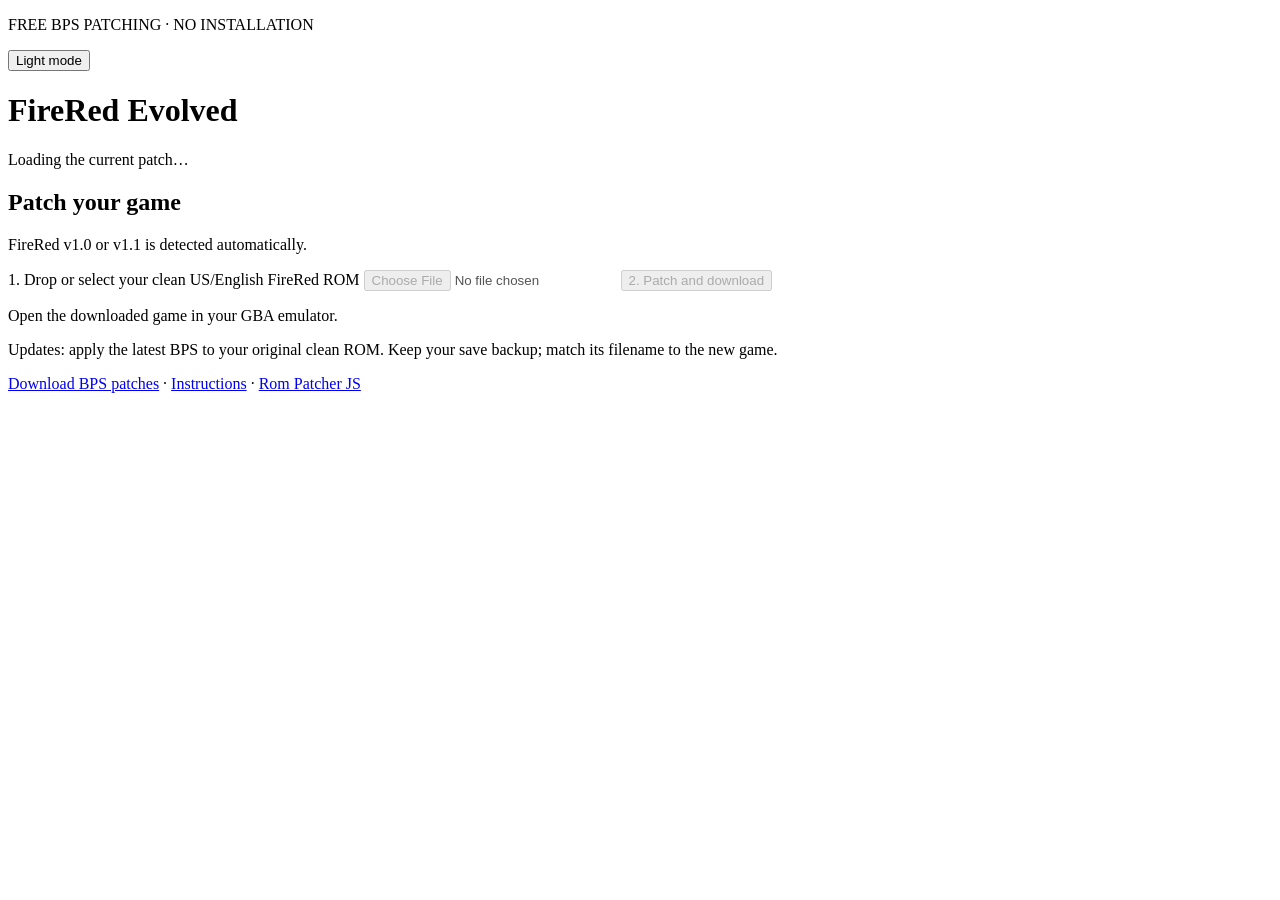
==== site/index.html @ 8e5d2e54 "Rename the GBA project to FireRed Evolved" ====
<!doctype html>
<html lang="en" data-theme="dark">
<head>
  <meta charset="utf-8">
  <meta name="viewport" content="width=device-width,initial-scale=1">
  <meta name="description" content="Free FireRed Evolved BPS patcher for clean US/English FireRed v1.0 and v1.1.">
  <meta http-equiv="Content-Security-Policy" content="default-src 'self'; script-src 'self'; style-src 'self'; connect-src 'self'; img-src 'self' data:; object-src 'none'; base-uri 'self'">
  <title>FireRed Evolved &mdash; Free BPS Patcher</title>
  <link rel="stylesheet" href="style.css">
  <script defer src="vendor/rom-patcher-js/modules/BinFile.js"></script>
  <script defer src="vendor/rom-patcher-js/modules/HashCalculator.js"></script>
  <script defer src="vendor/rom-patcher-js/modules/RomPatcher.format.bps.js"></script>
  <script defer src="app.js?v=43ac9ae"></script>
</head>
<body>
  <main>
    <div class="topbar">
      <p class="eyebrow">FREE BPS PATCHING &middot; NO INSTALLATION</p>
      <button id="theme" class="theme-toggle" type="button" aria-label="Switch to light mode" aria-pressed="true">Light mode</button>
    </div>
    <h1>FireRed Evolved</h1>
    <p id="version">Loading the current patch&hellip;</p>
    <section id="drop-zone" aria-label="Patch your game">
      <h2 id="selected">Patch your game</h2>
      <p>FireRed v1.0 or v1.1 is detected automatically.</p>
      <label for="rom">1. Drop or select your clean US/English FireRed ROM</label>
      <input id="rom" type="file" accept=".gba" disabled>
      <button id="apply" disabled>2. Patch and download</button>
      <p id="status" role="status" aria-live="polite"></p>
    </section>
    <p>Open the downloaded game in your GBA emulator.</p>
    <p class="small">Updates: apply the latest BPS to your original clean ROM. Keep your save backup; match its filename to the new game.</p>
    <footer>
      <a id="download" href="https://github.com/NiceLikeTryce/FireRed-Evolved/releases/latest">Download BPS patches</a>
      <span> &middot; </span><a href="https://github.com/NiceLikeTryce/FireRed-Evolved">Instructions</a>
      <span> &middot; </span><a href="https://github.com/marcrobledo/RomPatcher.js">Rom Patcher JS</a>
    </footer>
  </main>
</body>
</html>
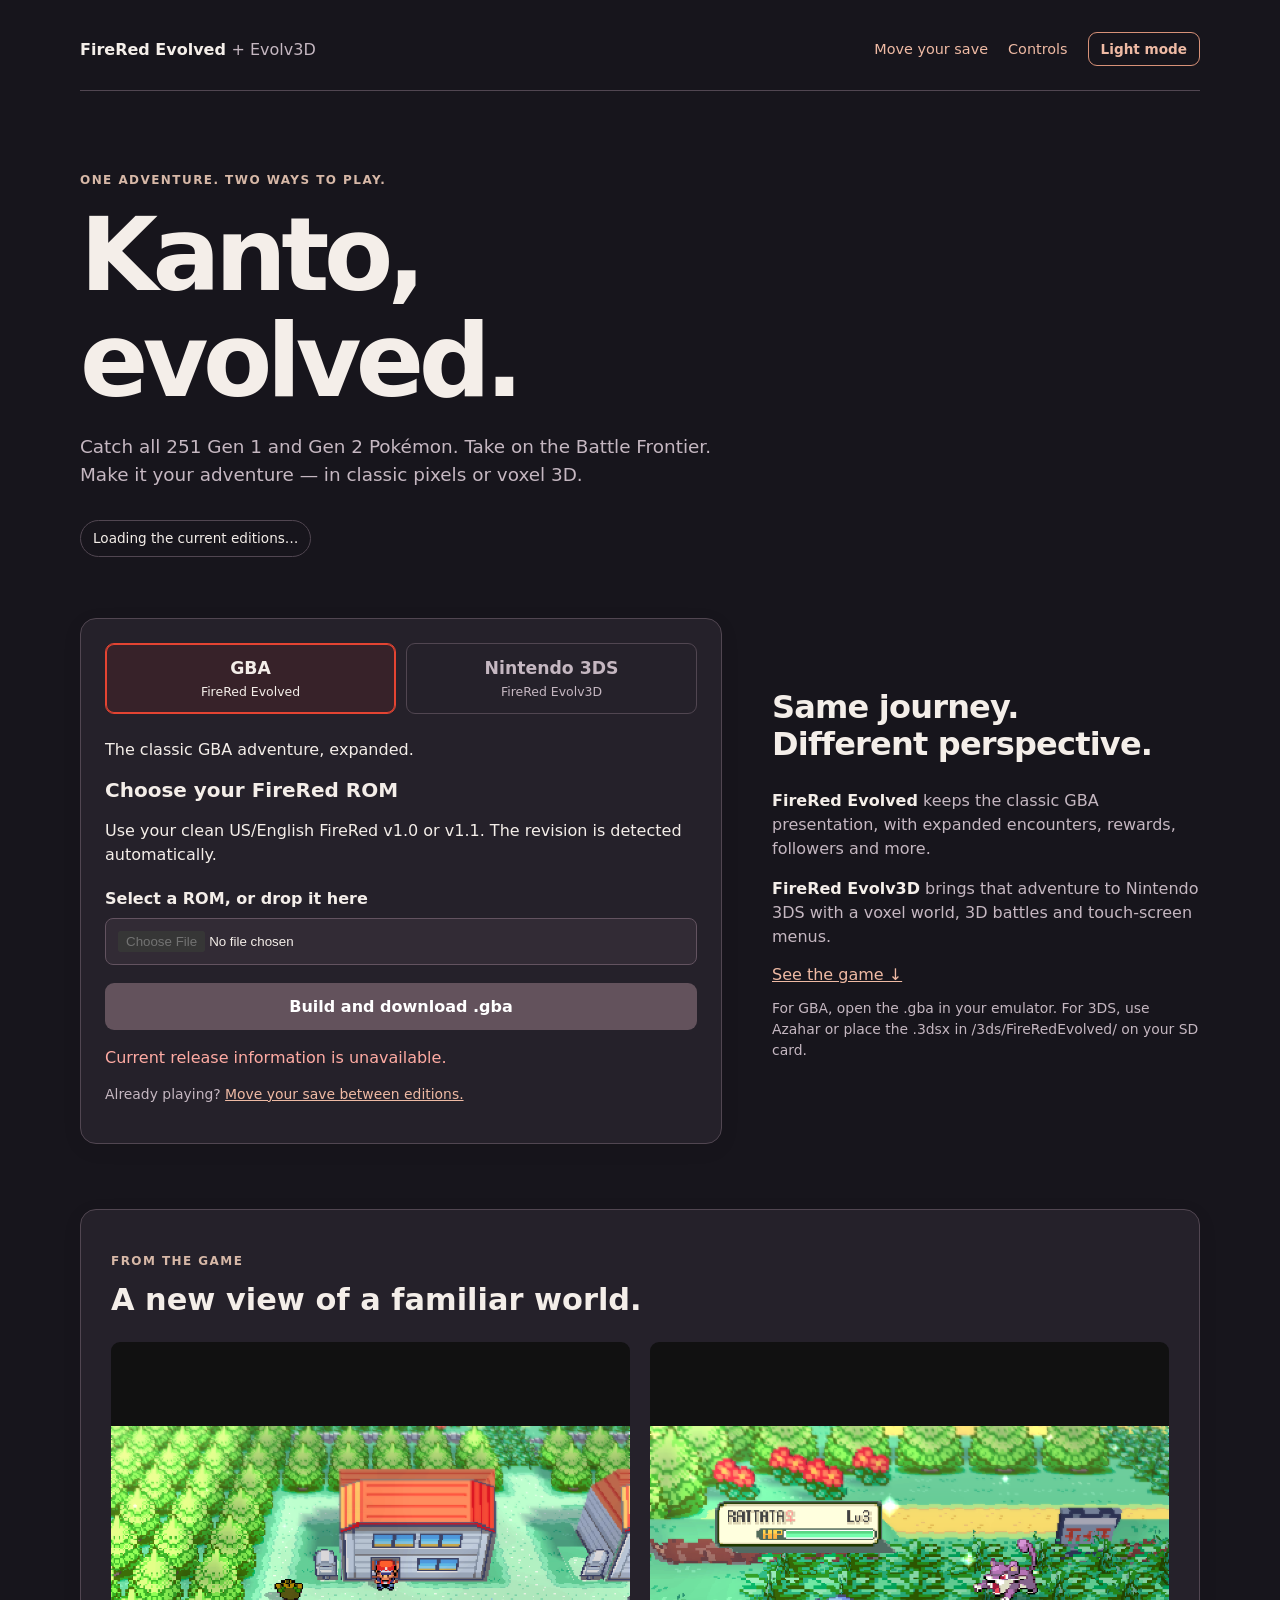
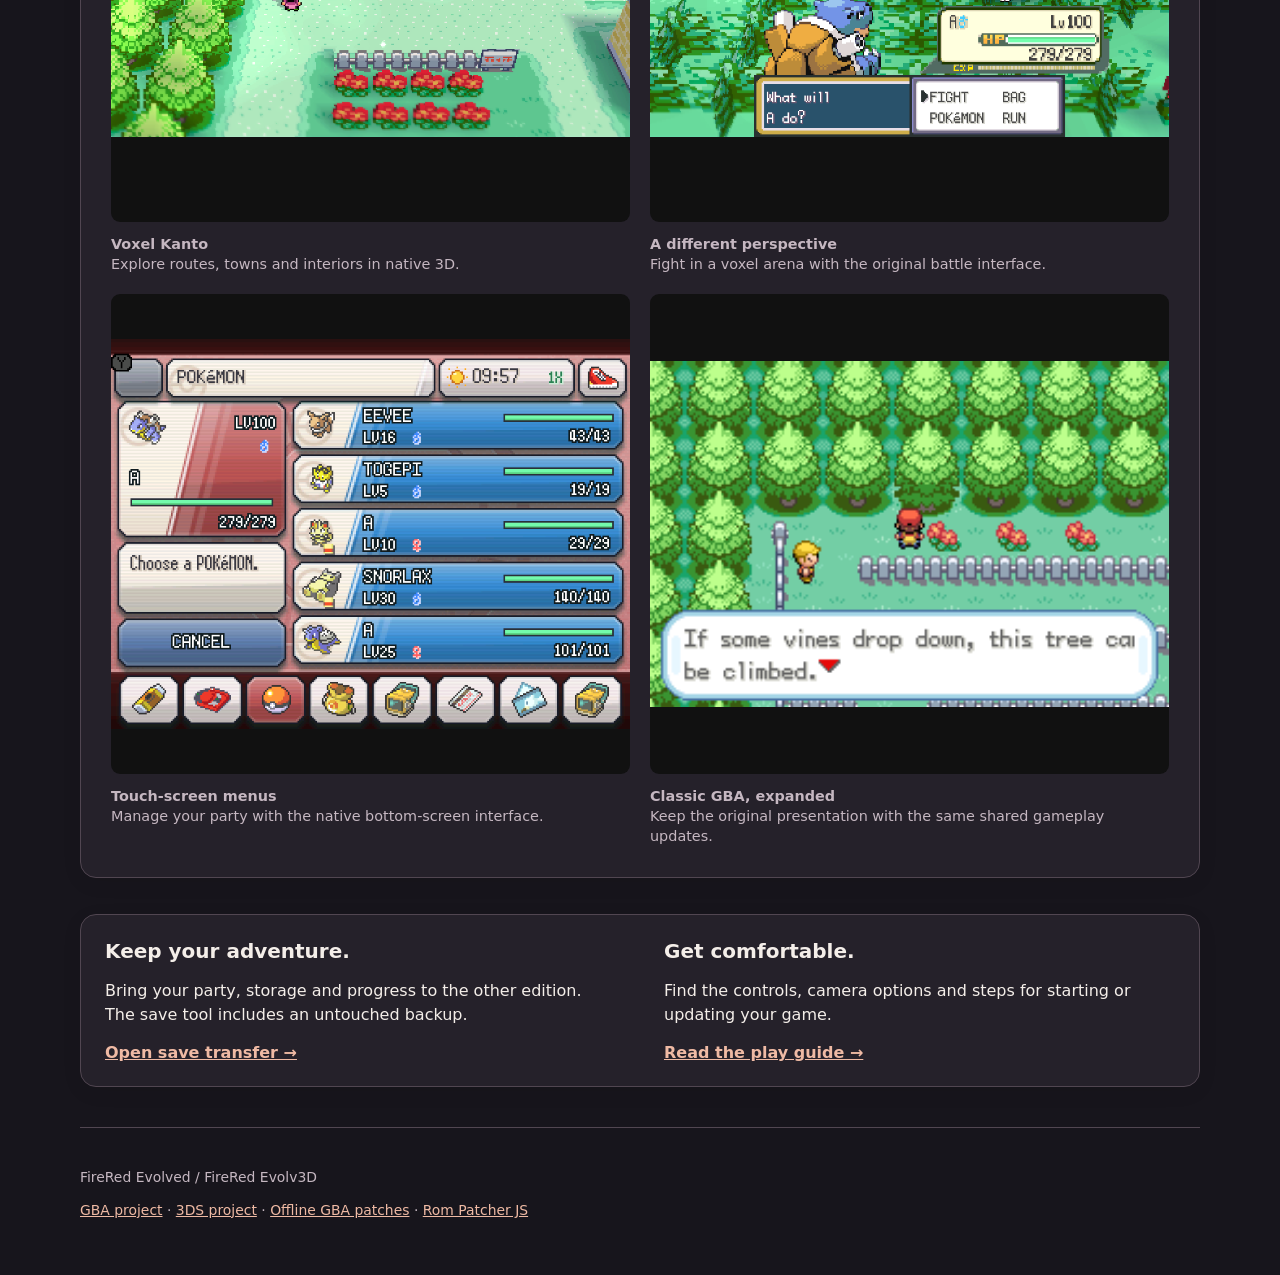
==== commit 4ffdbfec: "Add shared edition hub, backed-up save tools and gameplay guide" ====
--- a/site/index.html
+++ b/site/index.html
@@ -1,40 +1,27 @@
-<!doctype html>
-<html lang="en" data-theme="dark">
-<head>
-  <meta charset="utf-8">
-  <meta name="viewport" content="width=device-width,initial-scale=1">
-  <meta name="description" content="Free FireRed Evolved BPS patcher for clean US/English FireRed v1.0 and v1.1.">
-  <meta http-equiv="Content-Security-Policy" content="default-src 'self'; script-src 'self'; style-src 'self'; connect-src 'self'; img-src 'self' data:; object-src 'none'; base-uri 'self'">
-  <title>FireRed Evolved &mdash; Free BPS Patcher</title>
-  <link rel="stylesheet" href="style.css">
-  <script defer src="vendor/rom-patcher-js/modules/BinFile.js"></script>
-  <script defer src="vendor/rom-patcher-js/modules/HashCalculator.js"></script>
-  <script defer src="vendor/rom-patcher-js/modules/RomPatcher.format.bps.js"></script>
-  <script defer src="app.js?v=43ac9ae"></script>
-</head>
-<body>
-  <main>
-    <div class="topbar">
-      <p class="eyebrow">FREE BPS PATCHING &middot; NO INSTALLATION</p>
-      <button id="theme" class="theme-toggle" type="button" aria-label="Switch to light mode" aria-pressed="true">Light mode</button>
-    </div>
-    <h1>FireRed Evolved</h1>
-    <p id="version">Loading the current patch&hellip;</p>
-    <section id="drop-zone" aria-label="Patch your game">
-      <h2 id="selected">Patch your game</h2>
-      <p>FireRed v1.0 or v1.1 is detected automatically.</p>
-      <label for="rom">1. Drop or select your clean US/English FireRed ROM</label>
-      <input id="rom" type="file" accept=".gba" disabled>
-      <button id="apply" disabled>2. Patch and download</button>
-      <p id="status" role="status" aria-live="polite"></p>
-    </section>
-    <p>Open the downloaded game in your GBA emulator.</p>
-    <p class="small">Updates: apply the latest BPS to your original clean ROM. Keep your save backup; match its filename to the new game.</p>
-    <footer>
-      <a id="download" href="https://github.com/NiceLikeTryce/FireRed-Evolved/releases/latest">Download BPS patches</a>
-      <span> &middot; </span><a href="https://github.com/NiceLikeTryce/FireRed-Evolved">Instructions</a>
-      <span> &middot; </span><a href="https://github.com/marcrobledo/RomPatcher.js">Rom Patcher JS</a>
-    </footer>
-  </main>
-</body>
-</html>
+<!doctype html>
+<html lang="en" data-theme="dark">
+<head>
+<meta charset="utf-8"><meta name="viewport" content="width=device-width,initial-scale=1">
+<meta name="description" content="Build FireRed Evolved for GBA or FireRed Evolv3D for Nintendo 3DS from your clean FireRed ROM. Transfer your save and keep the adventure going.">
+<meta http-equiv="Content-Security-Policy" content="default-src 'self'; script-src 'self'; style-src 'self'; connect-src 'self'; img-src 'self' data:; object-src 'none'; base-uri 'self'">
+<title>FireRed Evolved &amp; Evolv3D | Play your way</title>
+<link rel="stylesheet" href="style.css"><script type="module" src="hub.mjs"></script>
+</head>
+<body><main class="hub">
+<header class="topbar"><a class="brand" href="./">FireRed Evolved <span>+ Evolv3D</span></a><nav aria-label="Main"><a href="save.html">Move your save</a><a href="guide.html">Controls</a><button id="theme" class="theme-toggle" aria-pressed="true">Light mode</button></nav></header>
+<div class="hero"><p class="eyebrow">ONE ADVENTURE. TWO WAYS TO PLAY.</p><h1>Kanto, evolved.</h1><p class="hero-copy">Catch all 251 Gen 1 and Gen 2 Pokémon. Take on the Battle Frontier. Make it your adventure — in classic pixels or voxel 3D.</p><p id="version" class="version-pill">Loading the current editions…</p></div>
+<div class="build-layout">
+<section id="drop-zone" aria-labelledby="selected">
+<div class="edition-switch" aria-label="Choose your edition"><button id="edition-gba" aria-pressed="true">GBA <span>FireRed Evolved</span></button><button id="edition-3ds" aria-pressed="false">Nintendo 3DS <span>FireRed Evolv3D</span></button></div>
+<p id="edition-description">The classic GBA adventure, expanded.</p>
+<h2 id="selected">Choose your FireRed ROM</h2><p>Use your clean US/English FireRed v1.0 or v1.1. The revision is detected automatically.</p>
+<label for="rom">Select a ROM, or drop it here</label><input id="rom" type="file" accept=".gba" disabled>
+<button id="apply" disabled>Build and download .gba</button><p id="status" role="status" aria-live="polite"></p>
+<p class="small">Already playing? <a href="save.html">Move your save between editions.</a></p>
+</section>
+<aside class="edition-notes"><h2>Same journey.<br>Different perspective.</h2><p><strong>FireRed Evolved</strong> keeps the classic GBA presentation, with expanded encounters, rewards, followers and more.</p><p><strong>FireRed Evolv3D</strong> brings that adventure to Nintendo 3DS with a voxel world, 3D battles and touch-screen menus.</p><a href="#gallery">See the game ↓</a><p class="small">For GBA, open the .gba in your emulator. For 3DS, use Azahar or place the .3dsx in /3ds/FireRedEvolved/ on your SD card.</p></aside>
+</div>
+<section id="gallery" class="gallery" aria-labelledby="gallery-heading"><p class="eyebrow">FROM THE GAME</p><h2 id="gallery-heading">A new view of a familiar world.</h2><div class="gallery-grid" id="gallery-grid"><figure><img src="gallery/native-overworld.png" alt="Explore routes, towns and interiors in native 3D." loading="lazy" width="800" height="480"><figcaption><strong>Voxel Kanto</strong><br>Explore routes, towns and interiors in native 3D.</figcaption></figure><figure><img src="gallery/native-battle.png" alt="Fight in a voxel arena with the original battle interface." loading="lazy" width="800" height="480"><figcaption><strong>A different perspective</strong><br>Fight in a voxel arena with the original battle interface.</figcaption></figure><figure><img src="gallery/native-party.png" alt="Manage your party with the native bottom-screen interface." loading="lazy" width="800" height="480"><figcaption><strong>Touch-screen menus</strong><br>Manage your party with the native bottom-screen interface.</figcaption></figure><figure><img src="gallery/gba-exploration.png" alt="Keep the original presentation with the same shared gameplay updates." loading="lazy" width="800" height="480"><figcaption><strong>Classic GBA, expanded</strong><br>Keep the original presentation with the same shared gameplay updates.</figcaption></figure></div></section>
+<section class="help-grid"><div><h2>Keep your adventure.</h2><p>Bring your party, storage and progress to the other edition. The save tool includes an untouched backup.</p><a class="text-cta" href="save.html">Open save transfer →</a></div><div><h2>Get comfortable.</h2><p>Find the controls, camera options and steps for starting or updating your game.</p><a class="text-cta" href="guide.html">Read the play guide →</a></div></section>
+<footer><p>FireRed Evolved / FireRed Evolv3D</p><a href="https://github.com/NiceLikeTryce/FireRed-Evolved">GBA project</a> · <a href="https://github.com/NiceLikeTryce/FireRed-Evolv3D">3DS project</a> · <a href="https://github.com/NiceLikeTryce/FireRed-Evolved/releases/latest">Offline GBA patches</a> · <a href="https://github.com/marcrobledo/RomPatcher.js">Rom Patcher JS</a></footer>
+</main></body></html>
--- a/site/style.css
+++ b/site/style.css
@@ -0,0 +1,22 @@
+:root{color-scheme:light;font-family:system-ui,sans-serif;--text:#241c23;--background:#faf7f4;--card:#fff;--border:#e0d4cc;--input:#f8f4f0;--input-border:#d8c7bb;--link:#743725;--accent:#803d2e;--accent-border:#a35441;--eyebrow:#815340;--muted:#65575e;--disabled:#c9b7af;--error:#a51d24;--success:#256336;color:var(--text);background:var(--background)}
+:root[data-theme=dark]{color-scheme:dark;--text:#f4eee9;--background:#17151c;--card:#25212a;--border:#514651;--input:#322b35;--input-border:#635360;--link:#efbaa4;--accent:#98523e;--accent-border:#d89178;--eyebrow:#d7b8a7;--muted:#c5b7c1;--disabled:#63525c;--error:#ffaba3;--success:#9dd5ab}
+*{box-sizing:border-box}body{margin:0;padding:32px 18px}main{max-width:660px;margin:auto}
+h1{font-size:clamp(2.2rem,8vw,3.8rem);line-height:1.05;margin:14px 0}h2{font-size:1.25rem;margin-top:0}
+p{line-height:1.5}.eyebrow{font-size:.75rem;letter-spacing:.12em;font-weight:700;color:var(--eyebrow)}
+.topbar{display:flex;align-items:center;justify-content:space-between;gap:16px}.topbar .eyebrow{flex:1;margin:0}
+section{margin-top:26px;background:var(--card);border:1px solid var(--border);border-radius:16px;padding:24px;box-shadow:0 5px 20px #00000012}
+section[data-dragging=true]{outline:3px dashed var(--accent-border);outline-offset:3px}
+label{display:block;font-weight:600;margin:22px 0 10px}input{display:block;width:100%;padding:12px;background:var(--input);color:var(--text);border-radius:8px;border:1px solid var(--input-border)}
+button{margin-top:18px;width:100%;padding:14px;border:0;border-radius:9px;background:var(--accent);color:white;font:600 1rem system-ui;cursor:pointer}button:disabled{background:var(--disabled);cursor:not-allowed}
+button.theme-toggle{margin:0;width:auto;flex-shrink:0;padding:8px 12px;border:1px solid var(--accent-border);background:transparent;color:var(--link);font-size:.85rem}
+a{color:var(--link)}a:focus-visible,button:focus-visible,input:focus-visible{outline:3px solid #c58925;outline-offset:3px}.small,footer{font-size:.87rem;color:var(--muted)}footer{margin-top:26px}
+#status{min-height:24px;margin-bottom:0}#status[data-state=error]{color:var(--error)}#status[data-state=success]{color:var(--success)}
+@media(max-width:420px){body{padding-top:22px}section{padding:18px}.topbar{gap:12px}}
+
+select{display:block;width:100%;padding:12px;background:var(--input);color:var(--text);border:1px solid var(--input-border);border-radius:8px;font:inherit}li{line-height:1.55;margin-bottom:8px}code{overflow-wrap:anywhere}
+#save-status[data-state=error]{color:var(--error)}#save-status[data-state=success]{color:var(--success)}
+
+.hub{max-width:1120px}.hub .topbar{padding-bottom:24px;border-bottom:1px solid var(--border)}.brand{font-weight:800;text-decoration:none;color:var(--text)}.brand span{color:var(--muted);font-weight:500}.topbar nav{display:flex;gap:20px;align-items:center;font-size:.9rem}.topbar nav a{text-decoration:none}.hero{padding:68px 0 22px;max-width:780px}.hero h1{font-size:clamp(3.3rem,8.5vw,6.3rem);letter-spacing:-.055em}.hero-copy{font-size:1.15rem;max-width:650px;color:var(--muted)}.version-pill{display:inline-block;padding:7px 12px;border:1px solid var(--border);border-radius:999px;font-size:.85rem}.build-layout{display:grid;grid-template-columns:minmax(0,1.5fr) minmax(240px,1fr);gap:50px;align-items:center}.edition-notes{padding-top:28px}.edition-notes h2{font-size:2rem;line-height:1.15;letter-spacing:-.025em}.edition-notes p{color:var(--muted)}.edition-notes strong{color:var(--text)}.edition-switch{display:grid;grid-template-columns:1fr 1fr;gap:10px;margin-bottom:24px}.edition-switch button{margin:0;background:transparent;color:var(--muted);border:1px solid var(--border);font-size:1.08rem}.edition-switch button span{display:block;font-size:.78rem;font-weight:400;margin-top:6px}.edition-switch button[aria-pressed=true]{border-color:#e44432;color:var(--text);background:#b52c241f;box-shadow:inset 0 0 0 1px #e44432}.hub #apply{background:#c33528}.hub #apply:disabled{background:var(--disabled)}.gallery{margin-top:65px;padding:30px}.gallery h2{font-size:1.9rem}.gallery-grid{display:grid;grid-template-columns:repeat(3,minmax(0,1fr));gap:20px}.gallery figure{margin:0}.gallery img{display:block;width:100%;border-radius:9px;background:#111;image-rendering:auto}.gallery figcaption{margin-top:12px;color:var(--muted);font-size:.9rem;line-height:1.4}.help-grid{display:grid;grid-template-columns:1fr 1fr;gap:48px;margin-top:36px}.text-cta{font-weight:700}.hub footer{padding:25px 0;margin-top:40px;border-top:1px solid var(--border)}.controls{width:100%;border-collapse:collapse}.controls th,.controls td{text-align:left;padding:12px 8px;border-bottom:1px solid var(--border);line-height:1.4}.controls th{color:var(--muted)}
+@media(max-width:760px){.hub .topbar{align-items:flex-start}.brand span{display:block}.topbar nav{gap:12px;flex-wrap:wrap;justify-content:flex-end}.hero{padding-top:42px}.build-layout{grid-template-columns:1fr;gap:10px}.edition-notes{padding:20px 6px}.gallery-grid{grid-template-columns:1fr}.help-grid{grid-template-columns:1fr;gap:26px}.gallery{padding:20px}}@media(prefers-reduced-motion:no-preference){button,a{transition:background-color .15s,border-color .15s}}
+
+@media(min-width:761px){.gallery-grid{grid-template-columns:repeat(2,minmax(0,1fr))}}.gallery img{aspect-ratio:5/3;object-fit:contain}
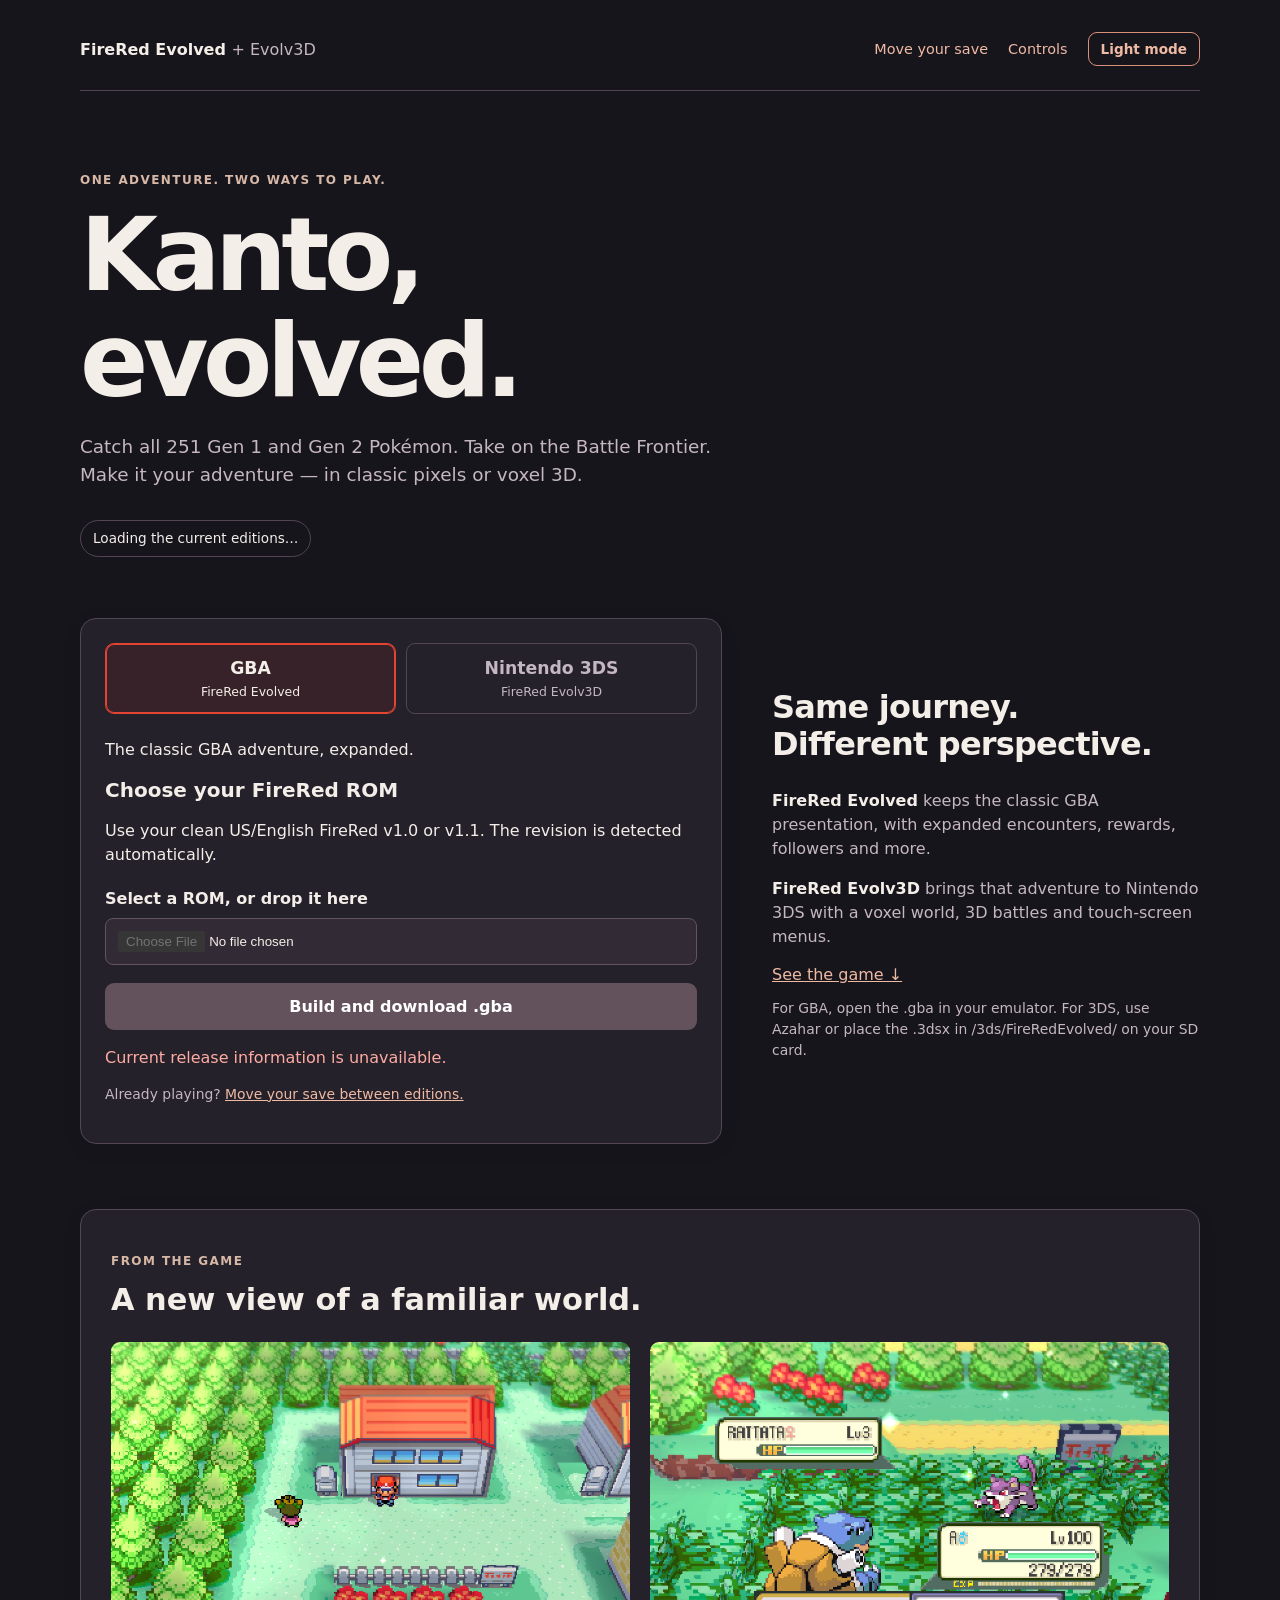
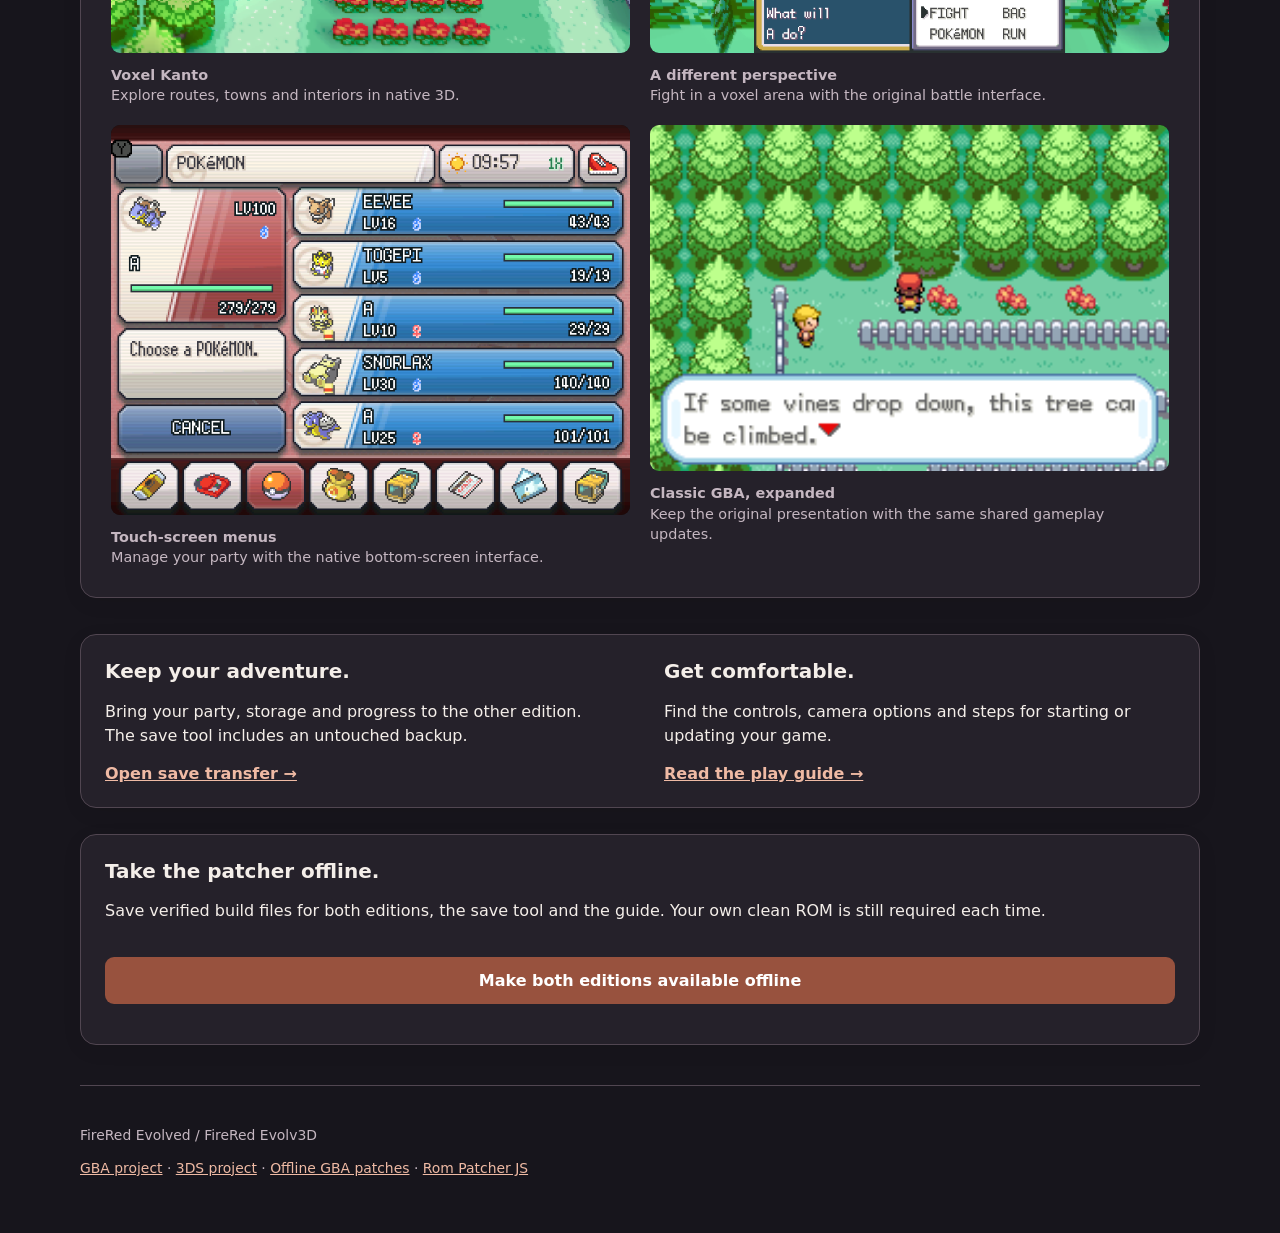
==== commit 3c6007fd: "Add offline edition packages and previewable save backups" ====
--- a/site/index.html
+++ b/site/index.html
@@ -5,7 +5,7 @@
 <meta name="description" content="Build FireRed Evolved for GBA or FireRed Evolv3D for Nintendo 3DS from your clean FireRed ROM. Transfer your save and keep the adventure going.">
 <meta http-equiv="Content-Security-Policy" content="default-src 'self'; script-src 'self'; style-src 'self'; connect-src 'self'; img-src 'self' data:; object-src 'none'; base-uri 'self'">
 <title>FireRed Evolved &amp; Evolv3D | Play your way</title>
-<link rel="stylesheet" href="style.css"><script type="module" src="hub.mjs"></script>
+<link rel="stylesheet" href="style.css"><script type="module" src="hub.mjs"></script><script type="module" src="offline-ui.mjs"></script>
 </head>
 <body><main class="hub">
 <header class="topbar"><a class="brand" href="./">FireRed Evolved <span>+ Evolv3D</span></a><nav aria-label="Main"><a href="save.html">Move your save</a><a href="guide.html">Controls</a><button id="theme" class="theme-toggle" aria-pressed="true">Light mode</button></nav></header>
@@ -23,5 +23,5 @@
 </div>
 <section id="gallery" class="gallery" aria-labelledby="gallery-heading"><p class="eyebrow">FROM THE GAME</p><h2 id="gallery-heading">A new view of a familiar world.</h2><div class="gallery-grid" id="gallery-grid"><figure><img src="gallery/native-overworld.png" alt="Explore routes, towns and interiors in native 3D." loading="lazy" width="800" height="480"><figcaption><strong>Voxel Kanto</strong><br>Explore routes, towns and interiors in native 3D.</figcaption></figure><figure><img src="gallery/native-battle.png" alt="Fight in a voxel arena with the original battle interface." loading="lazy" width="800" height="480"><figcaption><strong>A different perspective</strong><br>Fight in a voxel arena with the original battle interface.</figcaption></figure><figure><img src="gallery/native-party.png" alt="Manage your party with the native bottom-screen interface." loading="lazy" width="800" height="480"><figcaption><strong>Touch-screen menus</strong><br>Manage your party with the native bottom-screen interface.</figcaption></figure><figure><img src="gallery/gba-exploration.png" alt="Keep the original presentation with the same shared gameplay updates." loading="lazy" width="800" height="480"><figcaption><strong>Classic GBA, expanded</strong><br>Keep the original presentation with the same shared gameplay updates.</figcaption></figure></div></section>
 <section class="help-grid"><div><h2>Keep your adventure.</h2><p>Bring your party, storage and progress to the other edition. The save tool includes an untouched backup.</p><a class="text-cta" href="save.html">Open save transfer →</a></div><div><h2>Get comfortable.</h2><p>Find the controls, camera options and steps for starting or updating your game.</p><a class="text-cta" href="guide.html">Read the play guide →</a></div></section>
-<footer><p>FireRed Evolved / FireRed Evolv3D</p><a href="https://github.com/NiceLikeTryce/FireRed-Evolved">GBA project</a> · <a href="https://github.com/NiceLikeTryce/FireRed-Evolv3D">3DS project</a> · <a href="https://github.com/NiceLikeTryce/FireRed-Evolved/releases/latest">Offline GBA patches</a> · <a href="https://github.com/marcrobledo/RomPatcher.js">Rom Patcher JS</a></footer>
+<section aria-labelledby="offline-heading"><h2 id="offline-heading">Take the patcher offline.</h2><p>Save verified build files for both editions, the save tool and the guide. Your own clean ROM is still required each time.</p><button id="offline-prepare">Make both editions available offline</button><p id="offline-status" role="status"></p></section><footer><p>FireRed Evolved / FireRed Evolv3D</p><a href="https://github.com/NiceLikeTryce/FireRed-Evolved">GBA project</a> · <a href="https://github.com/NiceLikeTryce/FireRed-Evolv3D">3DS project</a> · <a href="https://github.com/NiceLikeTryce/FireRed-Evolved/releases/latest">Offline GBA patches</a> · <a href="https://github.com/marcrobledo/RomPatcher.js">Rom Patcher JS</a></footer>
 </main></body></html>
--- a/site/style.css
+++ b/site/style.css
@@ -19,4 +19,4 @@
 .hub{max-width:1120px}.hub .topbar{padding-bottom:24px;border-bottom:1px solid var(--border)}.brand{font-weight:800;text-decoration:none;color:var(--text)}.brand span{color:var(--muted);font-weight:500}.topbar nav{display:flex;gap:20px;align-items:center;font-size:.9rem}.topbar nav a{text-decoration:none}.hero{padding:68px 0 22px;max-width:780px}.hero h1{font-size:clamp(3.3rem,8.5vw,6.3rem);letter-spacing:-.055em}.hero-copy{font-size:1.15rem;max-width:650px;color:var(--muted)}.version-pill{display:inline-block;padding:7px 12px;border:1px solid var(--border);border-radius:999px;font-size:.85rem}.build-layout{display:grid;grid-template-columns:minmax(0,1.5fr) minmax(240px,1fr);gap:50px;align-items:center}.edition-notes{padding-top:28px}.edition-notes h2{font-size:2rem;line-height:1.15;letter-spacing:-.025em}.edition-notes p{color:var(--muted)}.edition-notes strong{color:var(--text)}.edition-switch{display:grid;grid-template-columns:1fr 1fr;gap:10px;margin-bottom:24px}.edition-switch button{margin:0;background:transparent;color:var(--muted);border:1px solid var(--border);font-size:1.08rem}.edition-switch button span{display:block;font-size:.78rem;font-weight:400;margin-top:6px}.edition-switch button[aria-pressed=true]{border-color:#e44432;color:var(--text);background:#b52c241f;box-shadow:inset 0 0 0 1px #e44432}.hub #apply{background:#c33528}.hub #apply:disabled{background:var(--disabled)}.gallery{margin-top:65px;padding:30px}.gallery h2{font-size:1.9rem}.gallery-grid{display:grid;grid-template-columns:repeat(3,minmax(0,1fr));gap:20px}.gallery figure{margin:0}.gallery img{display:block;width:100%;border-radius:9px;background:#111;image-rendering:auto}.gallery figcaption{margin-top:12px;color:var(--muted);font-size:.9rem;line-height:1.4}.help-grid{display:grid;grid-template-columns:1fr 1fr;gap:48px;margin-top:36px}.text-cta{font-weight:700}.hub footer{padding:25px 0;margin-top:40px;border-top:1px solid var(--border)}.controls{width:100%;border-collapse:collapse}.controls th,.controls td{text-align:left;padding:12px 8px;border-bottom:1px solid var(--border);line-height:1.4}.controls th{color:var(--muted)}
 @media(max-width:760px){.hub .topbar{align-items:flex-start}.brand span{display:block}.topbar nav{gap:12px;flex-wrap:wrap;justify-content:flex-end}.hero{padding-top:42px}.build-layout{grid-template-columns:1fr;gap:10px}.edition-notes{padding:20px 6px}.gallery-grid{grid-template-columns:1fr}.help-grid{grid-template-columns:1fr;gap:26px}.gallery{padding:20px}}@media(prefers-reduced-motion:no-preference){button,a{transition:background-color .15s,border-color .15s}}
 
-@media(min-width:761px){.gallery-grid{grid-template-columns:repeat(2,minmax(0,1fr))}}.gallery img{aspect-ratio:5/3;object-fit:contain}
+@media(min-width:761px){.gallery-grid{grid-template-columns:repeat(2,minmax(0,1fr))}}.gallery img{height:auto}
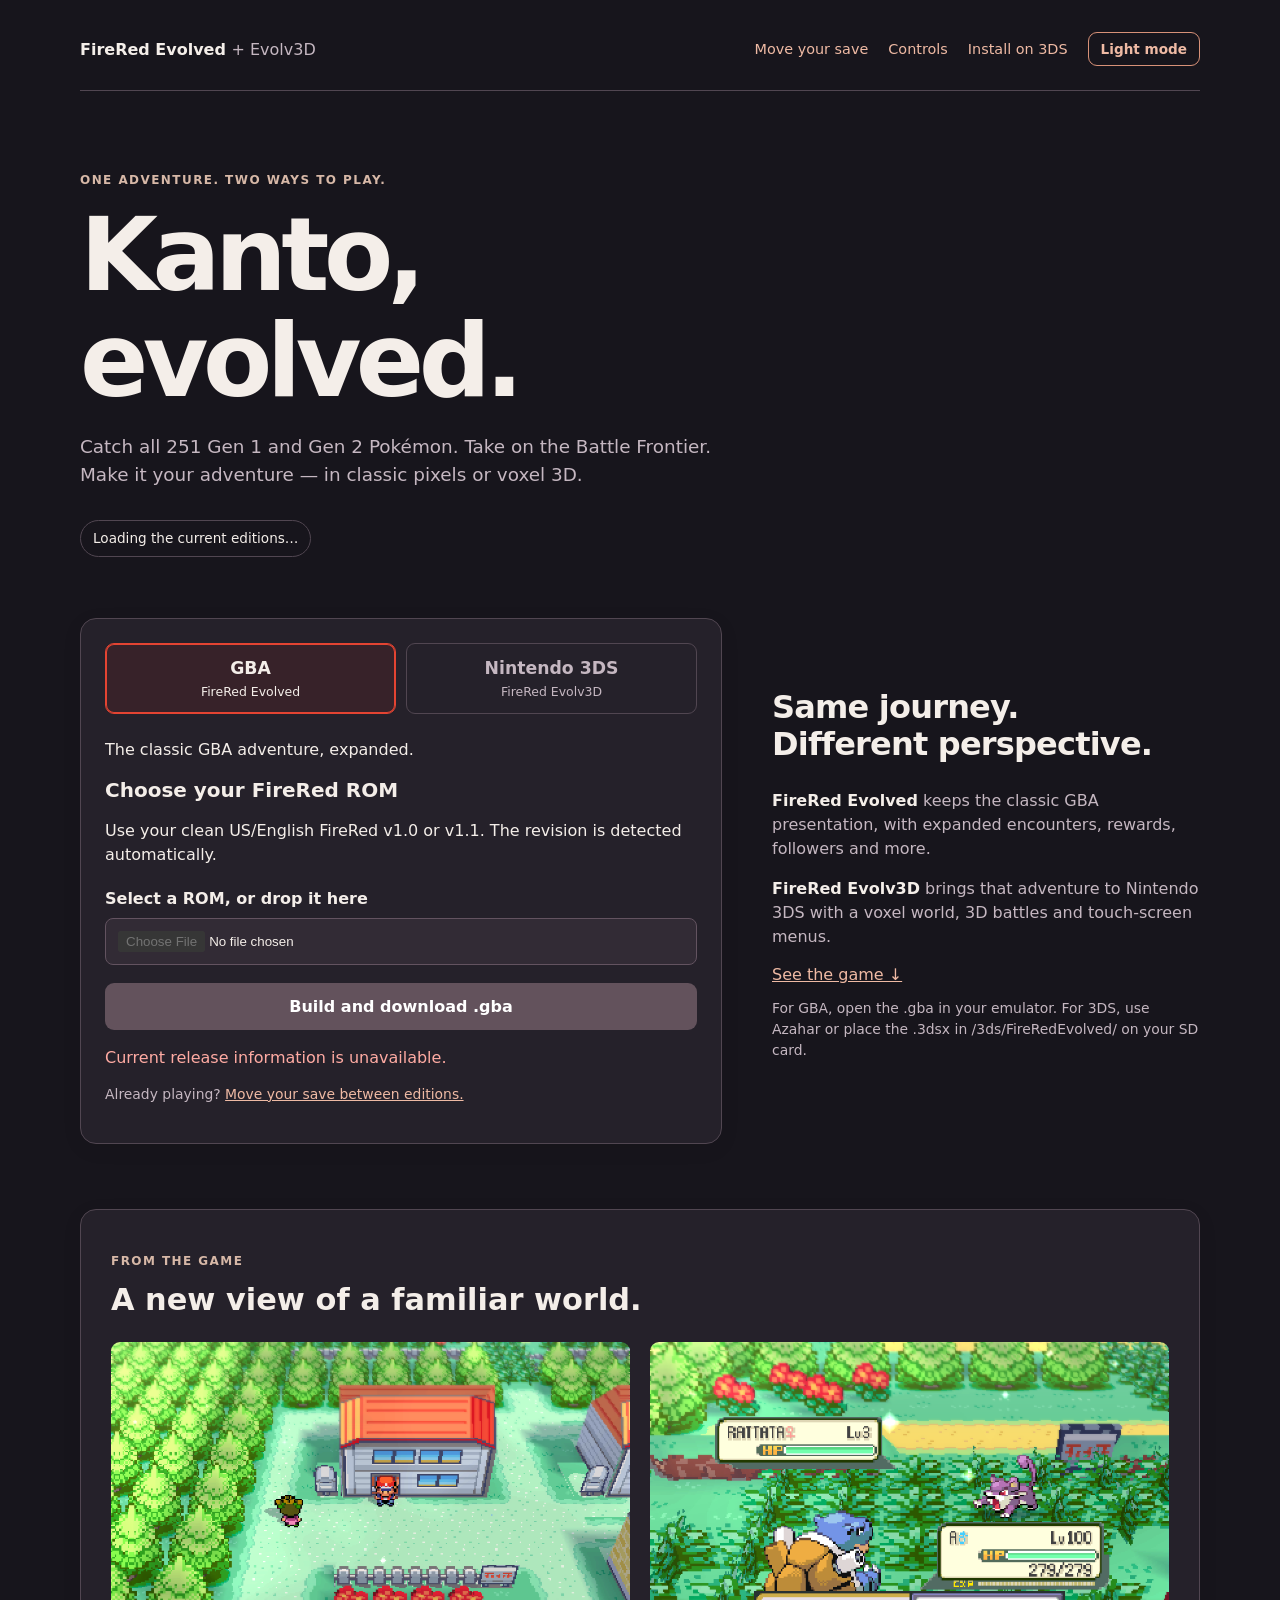
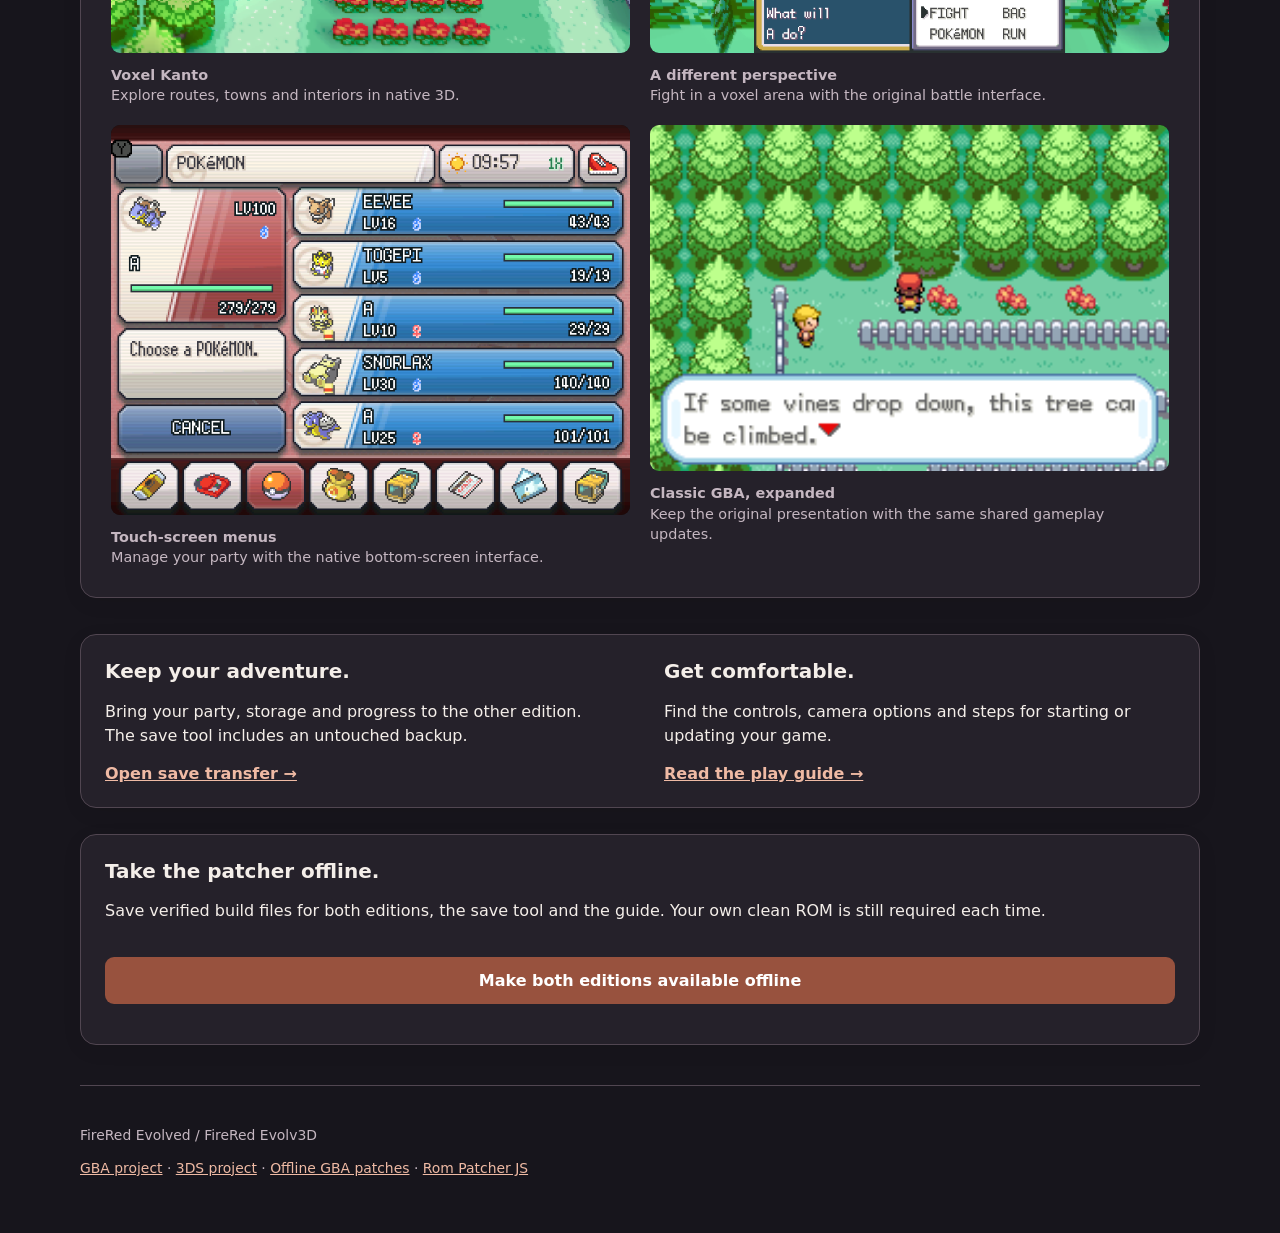
==== commit 8b2af088: "Add 3DS installation and update tools to the shared patcher" ====
--- a/site/index.html
+++ b/site/index.html
@@ -8,7 +8,8 @@
 <link rel="stylesheet" href="style.css"><script type="module" src="hub.mjs"></script><script type="module" src="offline-ui.mjs"></script>
 </head>
 <body><main class="hub">
-<header class="topbar"><a class="brand" href="./">FireRed Evolved <span>+ Evolv3D</span></a><nav aria-label="Main"><a href="save.html">Move your save</a><a href="guide.html">Controls</a><button id="theme" class="theme-toggle" aria-pressed="true">Light mode</button></nav></header>
+<header class="topbar"><a class="brand" href="./">FireRed Evolved <span>+ Evolv3D</span></a><nav aria-label="Main"><a href="save.html">Move your save</a><a href="guide.html">Controls</a>
+      <a href="install.html">Install on 3DS</a><button id="theme" class="theme-toggle" aria-pressed="true">Light mode</button></nav></header>
 <div class="hero"><p class="eyebrow">ONE ADVENTURE. TWO WAYS TO PLAY.</p><h1>Kanto, evolved.</h1><p class="hero-copy">Catch all 251 Gen 1 and Gen 2 Pokémon. Take on the Battle Frontier. Make it your adventure — in classic pixels or voxel 3D.</p><p id="version" class="version-pill">Loading the current editions…</p></div>
 <div class="build-layout">
 <section id="drop-zone" aria-labelledby="selected">
--- a/site/style.css
+++ b/site/style.css
@@ -20,3 +20,7 @@
 @media(max-width:760px){.hub .topbar{align-items:flex-start}.brand span{display:block}.topbar nav{gap:12px;flex-wrap:wrap;justify-content:flex-end}.hero{padding-top:42px}.build-layout{grid-template-columns:1fr;gap:10px}.edition-notes{padding:20px 6px}.gallery-grid{grid-template-columns:1fr}.help-grid{grid-template-columns:1fr;gap:26px}.gallery{padding:20px}}@media(prefers-reduced-motion:no-preference){button,a{transition:background-color .15s,border-color .15s}}
 
 @media(min-width:761px){.gallery-grid{grid-template-columns:repeat(2,minmax(0,1fr))}}.gallery img{height:auto}
+
+.install-card{padding:1.5rem;margin:1.5rem 0;border:1px solid var(--border,#76392d);border-radius:18px;background:var(--surface,#241414)}
+.install-qr{display:block;width:280px;max-width:85%;height:auto;background:white;padding:12px;image-rendering:pixelated}
+.install-qr[hidden]{display:none}.install-link{display:inline-block;padding:.7rem 1rem;border-radius:10px;background:#922c20;color:#fff3e6;text-decoration:none}
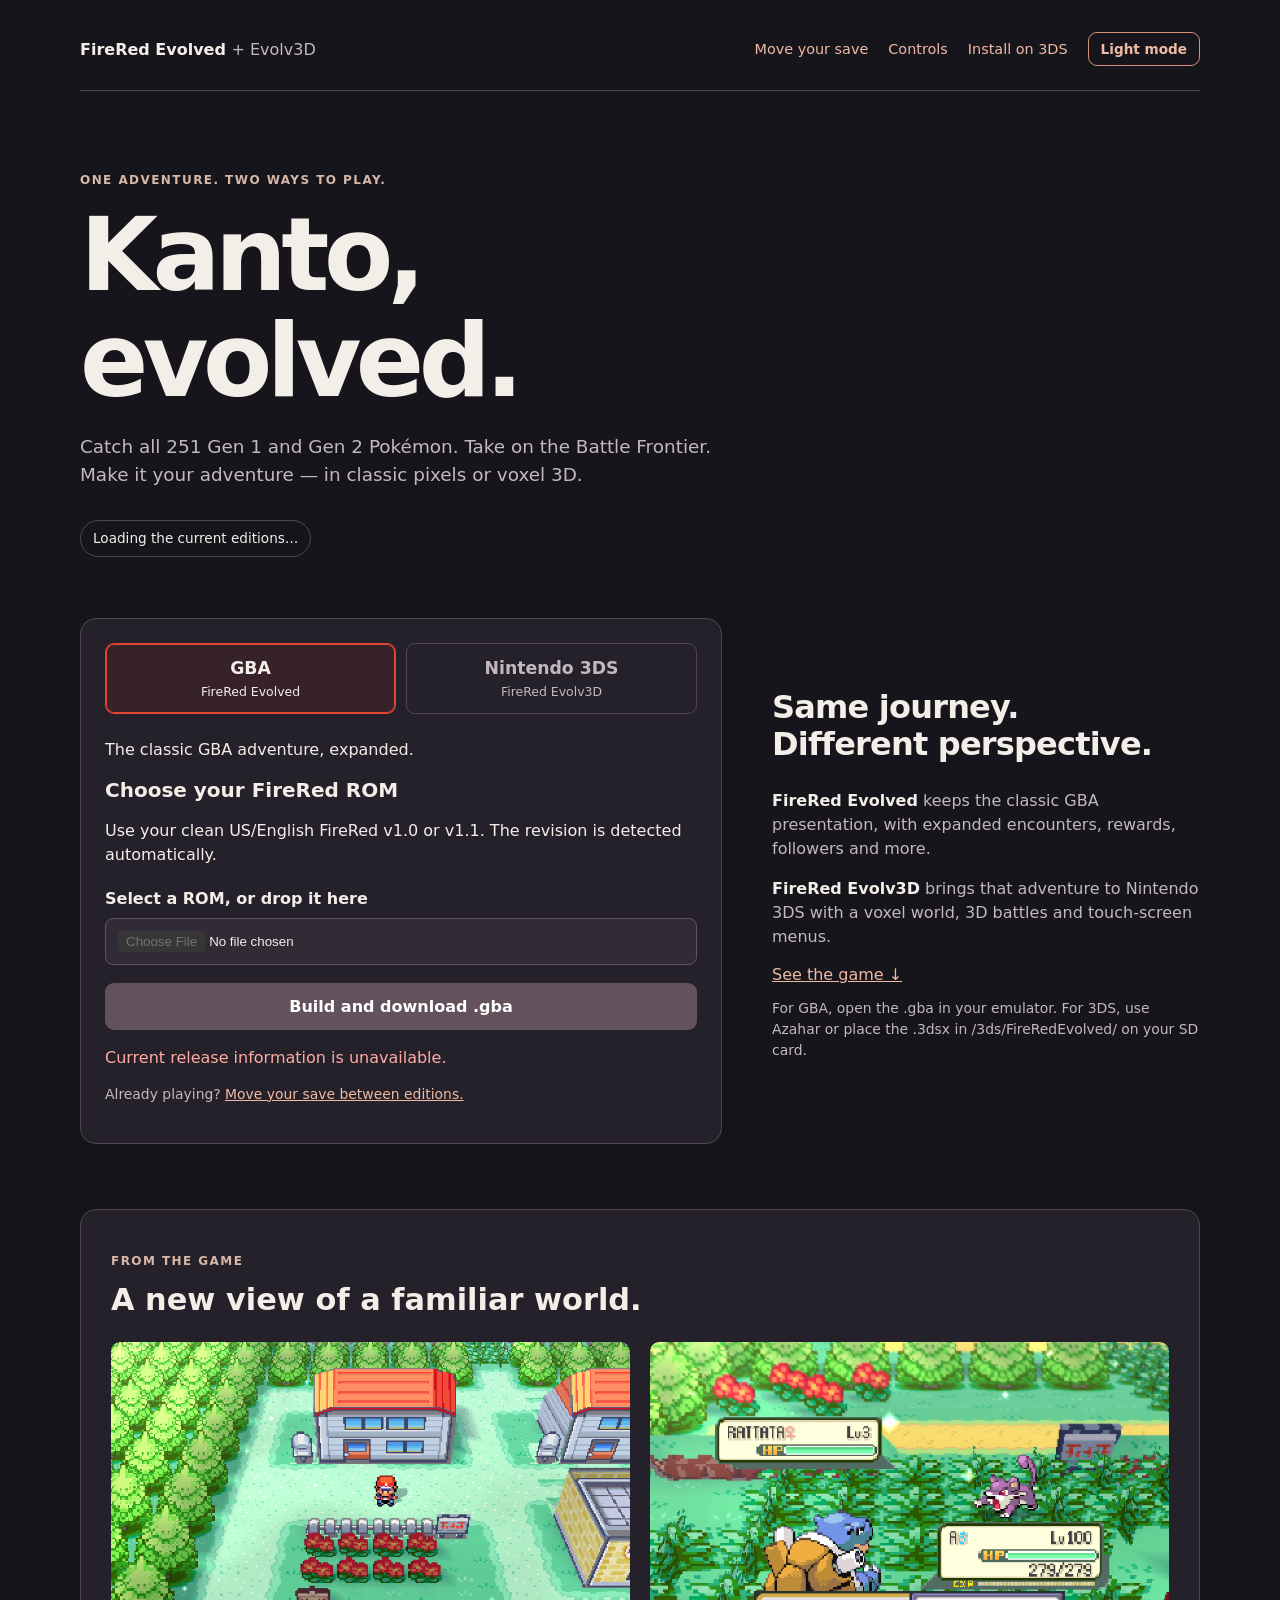
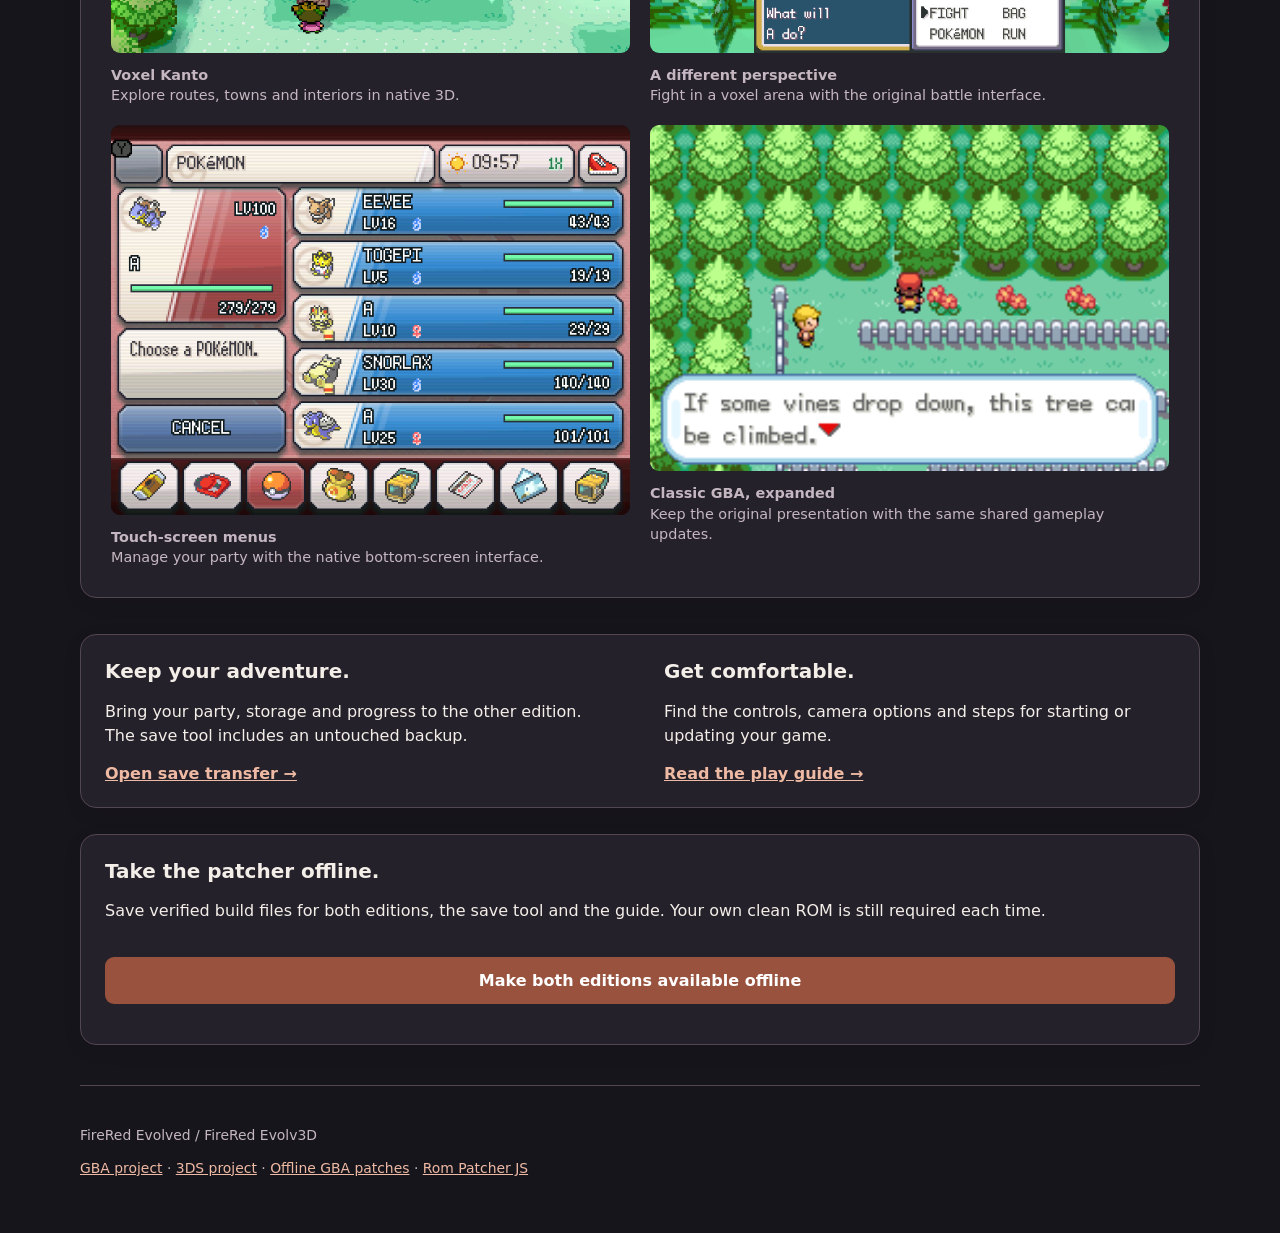
==== commit 658bcca9: "Show the corrected Pallet house roof in the project gallery" ====
--- a/site/index.html
+++ b/site/index.html
@@ -22,7 +22,7 @@
 </section>
 <aside class="edition-notes"><h2>Same journey.<br>Different perspective.</h2><p><strong>FireRed Evolved</strong> keeps the classic GBA presentation, with expanded encounters, rewards, followers and more.</p><p><strong>FireRed Evolv3D</strong> brings that adventure to Nintendo 3DS with a voxel world, 3D battles and touch-screen menus.</p><a href="#gallery">See the game ↓</a><p class="small">For GBA, open the .gba in your emulator. For 3DS, use Azahar or place the .3dsx in /3ds/FireRedEvolved/ on your SD card.</p></aside>
 </div>
-<section id="gallery" class="gallery" aria-labelledby="gallery-heading"><p class="eyebrow">FROM THE GAME</p><h2 id="gallery-heading">A new view of a familiar world.</h2><div class="gallery-grid" id="gallery-grid"><figure><img src="gallery/native-overworld.png" alt="Explore routes, towns and interiors in native 3D." loading="lazy" width="800" height="480"><figcaption><strong>Voxel Kanto</strong><br>Explore routes, towns and interiors in native 3D.</figcaption></figure><figure><img src="gallery/native-battle.png" alt="Fight in a voxel arena with the original battle interface." loading="lazy" width="800" height="480"><figcaption><strong>A different perspective</strong><br>Fight in a voxel arena with the original battle interface.</figcaption></figure><figure><img src="gallery/native-party.png" alt="Manage your party with the native bottom-screen interface." loading="lazy" width="800" height="480"><figcaption><strong>Touch-screen menus</strong><br>Manage your party with the native bottom-screen interface.</figcaption></figure><figure><img src="gallery/gba-exploration.png" alt="Keep the original presentation with the same shared gameplay updates." loading="lazy" width="800" height="480"><figcaption><strong>Classic GBA, expanded</strong><br>Keep the original presentation with the same shared gameplay updates.</figcaption></figure></div></section>
+<section id="gallery" class="gallery" aria-labelledby="gallery-heading"><p class="eyebrow">FROM THE GAME</p><h2 id="gallery-heading">A new view of a familiar world.</h2><div class="gallery-grid" id="gallery-grid"><figure><img src="gallery/pallet-house-roof.png" alt="Player house in Pallet Town with the corrected voxel roof." loading="lazy" width="800" height="480"><figcaption><strong>Voxel Kanto</strong><br>Explore routes, towns and interiors in native 3D.</figcaption></figure><figure><img src="gallery/native-battle.png" alt="Fight in a voxel arena with the original battle interface." loading="lazy" width="800" height="480"><figcaption><strong>A different perspective</strong><br>Fight in a voxel arena with the original battle interface.</figcaption></figure><figure><img src="gallery/native-party.png" alt="Manage your party with the native bottom-screen interface." loading="lazy" width="800" height="480"><figcaption><strong>Touch-screen menus</strong><br>Manage your party with the native bottom-screen interface.</figcaption></figure><figure><img src="gallery/gba-exploration.png" alt="Keep the original presentation with the same shared gameplay updates." loading="lazy" width="800" height="480"><figcaption><strong>Classic GBA, expanded</strong><br>Keep the original presentation with the same shared gameplay updates.</figcaption></figure></div></section>
 <section class="help-grid"><div><h2>Keep your adventure.</h2><p>Bring your party, storage and progress to the other edition. The save tool includes an untouched backup.</p><a class="text-cta" href="save.html">Open save transfer →</a></div><div><h2>Get comfortable.</h2><p>Find the controls, camera options and steps for starting or updating your game.</p><a class="text-cta" href="guide.html">Read the play guide →</a></div></section>
 <section aria-labelledby="offline-heading"><h2 id="offline-heading">Take the patcher offline.</h2><p>Save verified build files for both editions, the save tool and the guide. Your own clean ROM is still required each time.</p><button id="offline-prepare">Make both editions available offline</button><p id="offline-status" role="status"></p></section><footer><p>FireRed Evolved / FireRed Evolv3D</p><a href="https://github.com/NiceLikeTryce/FireRed-Evolved">GBA project</a> · <a href="https://github.com/NiceLikeTryce/FireRed-Evolv3D">3DS project</a> · <a href="https://github.com/NiceLikeTryce/FireRed-Evolved/releases/latest">Offline GBA patches</a> · <a href="https://github.com/marcrobledo/RomPatcher.js">Rom Patcher JS</a></footer>
 </main></body></html>
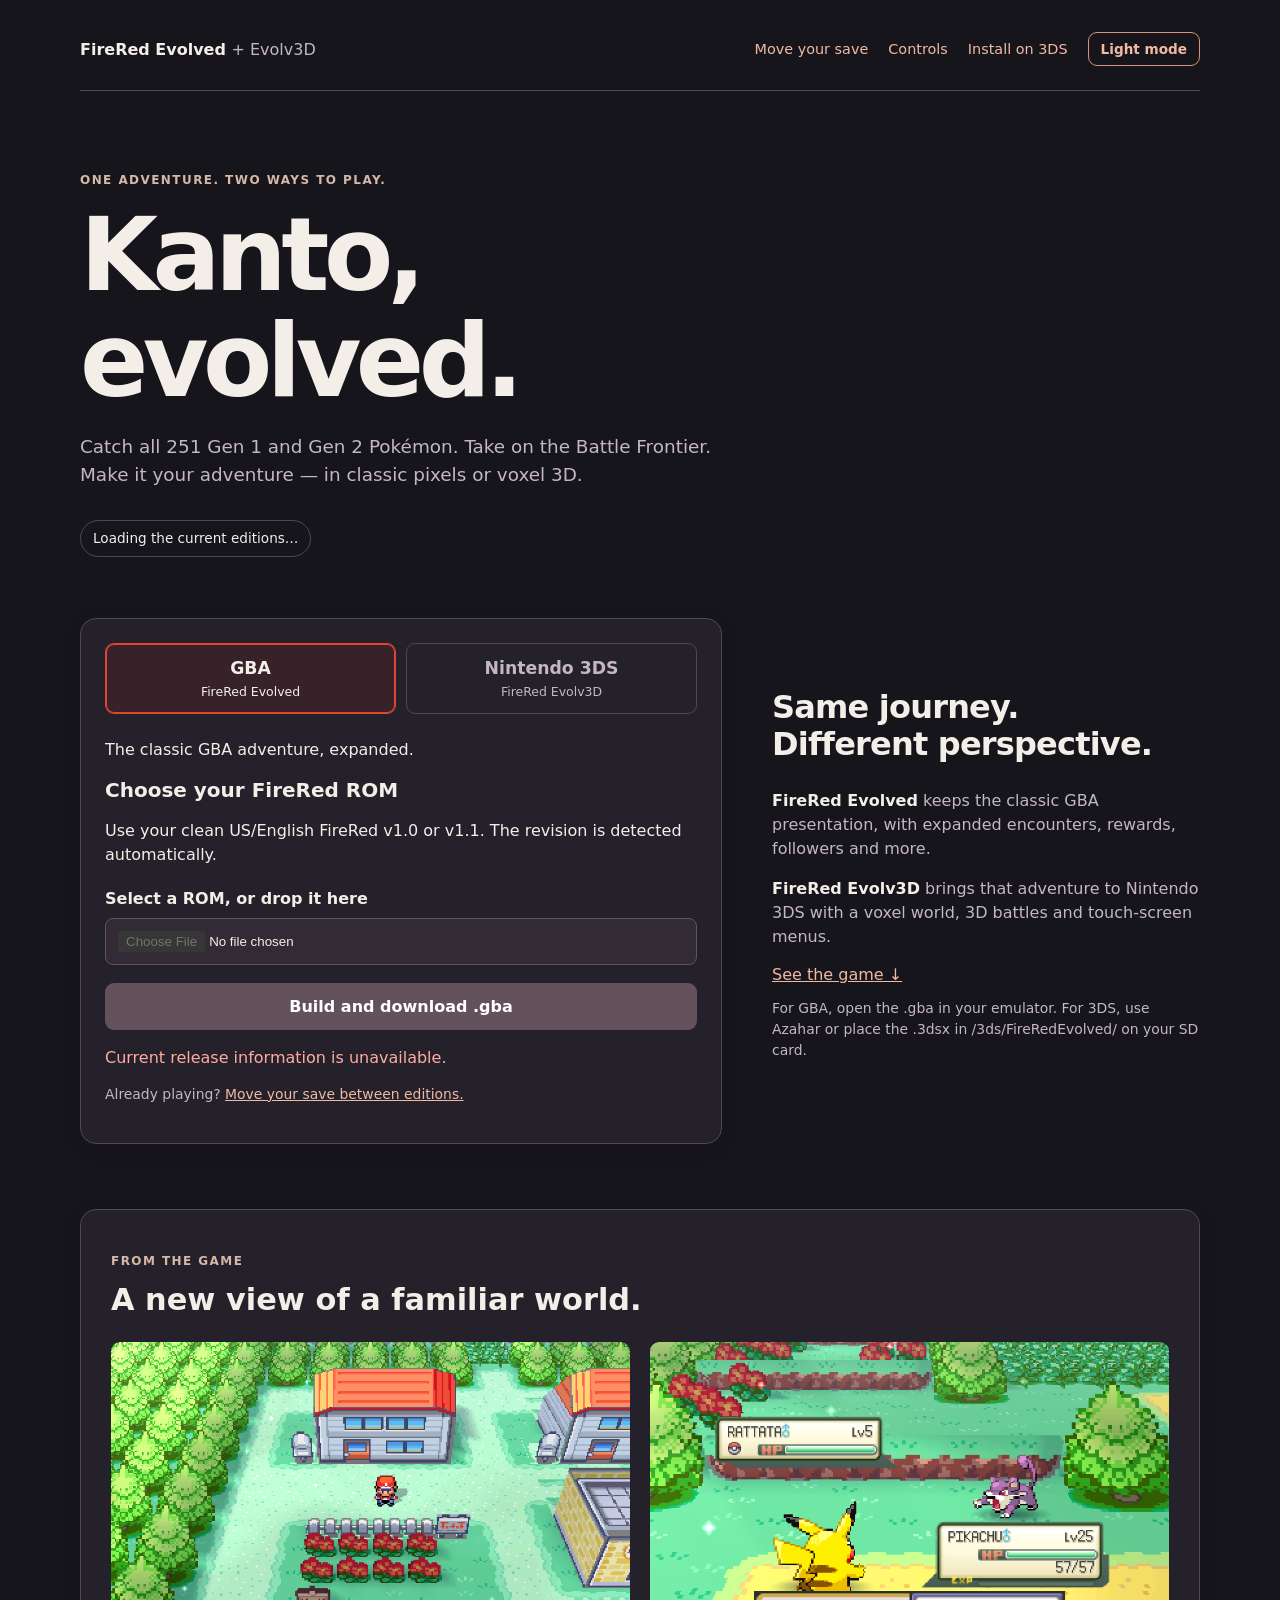
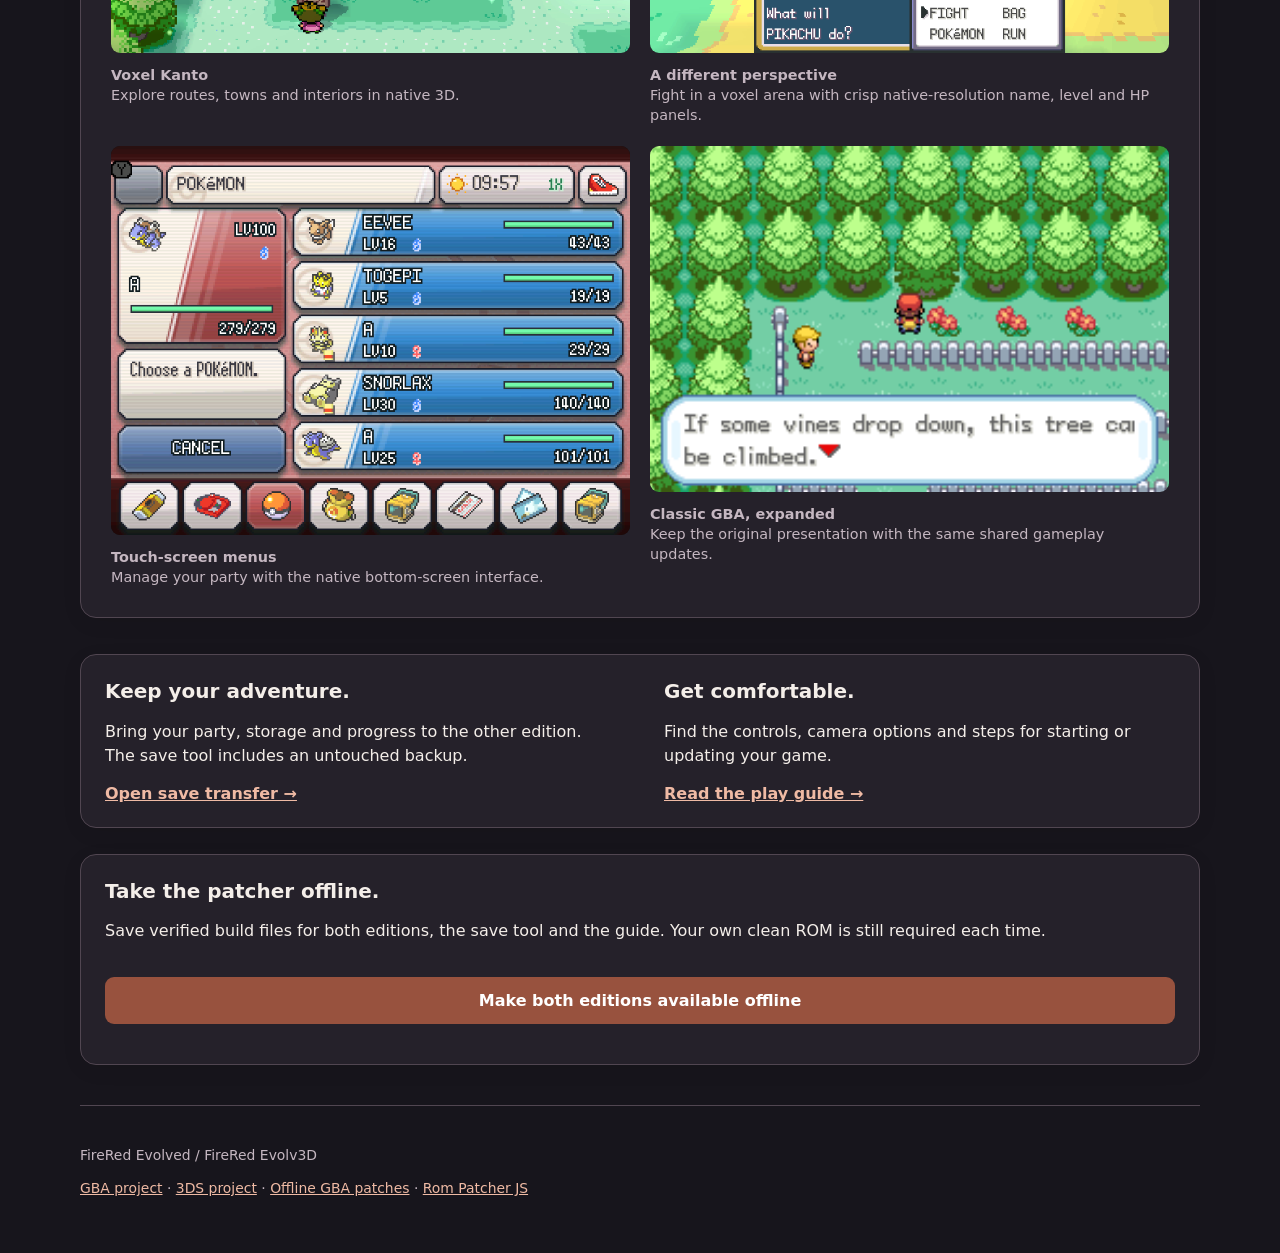
==== commit e154aae5: "Refresh the voxel arena gallery with the current battle HUD" ====
--- a/site/index.html
+++ b/site/index.html
@@ -22,7 +22,7 @@
 </section>
 <aside class="edition-notes"><h2>Same journey.<br>Different perspective.</h2><p><strong>FireRed Evolved</strong> keeps the classic GBA presentation, with expanded encounters, rewards, followers and more.</p><p><strong>FireRed Evolv3D</strong> brings that adventure to Nintendo 3DS with a voxel world, 3D battles and touch-screen menus.</p><a href="#gallery">See the game ↓</a><p class="small">For GBA, open the .gba in your emulator. For 3DS, use Azahar or place the .3dsx in /3ds/FireRedEvolved/ on your SD card.</p></aside>
 </div>
-<section id="gallery" class="gallery" aria-labelledby="gallery-heading"><p class="eyebrow">FROM THE GAME</p><h2 id="gallery-heading">A new view of a familiar world.</h2><div class="gallery-grid" id="gallery-grid"><figure><img src="gallery/pallet-house-roof.png" alt="Player house in Pallet Town with the corrected voxel roof." loading="lazy" width="800" height="480"><figcaption><strong>Voxel Kanto</strong><br>Explore routes, towns and interiors in native 3D.</figcaption></figure><figure><img src="gallery/native-battle.png" alt="Fight in a voxel arena with the original battle interface." loading="lazy" width="800" height="480"><figcaption><strong>A different perspective</strong><br>Fight in a voxel arena with the original battle interface.</figcaption></figure><figure><img src="gallery/native-party.png" alt="Manage your party with the native bottom-screen interface." loading="lazy" width="800" height="480"><figcaption><strong>Touch-screen menus</strong><br>Manage your party with the native bottom-screen interface.</figcaption></figure><figure><img src="gallery/gba-exploration.png" alt="Keep the original presentation with the same shared gameplay updates." loading="lazy" width="800" height="480"><figcaption><strong>Classic GBA, expanded</strong><br>Keep the original presentation with the same shared gameplay updates.</figcaption></figure></div></section>
+<section id="gallery" class="gallery" aria-labelledby="gallery-heading"><p class="eyebrow">FROM THE GAME</p><h2 id="gallery-heading">A new view of a familiar world.</h2><div class="gallery-grid" id="gallery-grid"><figure><img src="gallery/pallet-house-roof.png" alt="Player house in Pallet Town with the corrected voxel roof." loading="lazy" width="800" height="480"><figcaption><strong>Voxel Kanto</strong><br>Explore routes, towns and interiors in native 3D.</figcaption></figure><figure><img src="gallery/voxel-arena-hud.png" alt="Fight in a voxel arena with crisp native-resolution name, level and HP panels." loading="lazy" width="800" height="480"><figcaption><strong>A different perspective</strong><br>Fight in a voxel arena with crisp native-resolution name, level and HP panels.</figcaption></figure><figure><img src="gallery/native-party.png" alt="Manage your party with the native bottom-screen interface." loading="lazy" width="800" height="480"><figcaption><strong>Touch-screen menus</strong><br>Manage your party with the native bottom-screen interface.</figcaption></figure><figure><img src="gallery/gba-exploration.png" alt="Keep the original presentation with the same shared gameplay updates." loading="lazy" width="800" height="480"><figcaption><strong>Classic GBA, expanded</strong><br>Keep the original presentation with the same shared gameplay updates.</figcaption></figure></div></section>
 <section class="help-grid"><div><h2>Keep your adventure.</h2><p>Bring your party, storage and progress to the other edition. The save tool includes an untouched backup.</p><a class="text-cta" href="save.html">Open save transfer →</a></div><div><h2>Get comfortable.</h2><p>Find the controls, camera options and steps for starting or updating your game.</p><a class="text-cta" href="guide.html">Read the play guide →</a></div></section>
 <section aria-labelledby="offline-heading"><h2 id="offline-heading">Take the patcher offline.</h2><p>Save verified build files for both editions, the save tool and the guide. Your own clean ROM is still required each time.</p><button id="offline-prepare">Make both editions available offline</button><p id="offline-status" role="status"></p></section><footer><p>FireRed Evolved / FireRed Evolv3D</p><a href="https://github.com/NiceLikeTryce/FireRed-Evolved">GBA project</a> · <a href="https://github.com/NiceLikeTryce/FireRed-Evolv3D">3DS project</a> · <a href="https://github.com/NiceLikeTryce/FireRed-Evolved/releases/latest">Offline GBA patches</a> · <a href="https://github.com/marcrobledo/RomPatcher.js">Rom Patcher JS</a></footer>
 </main></body></html>
